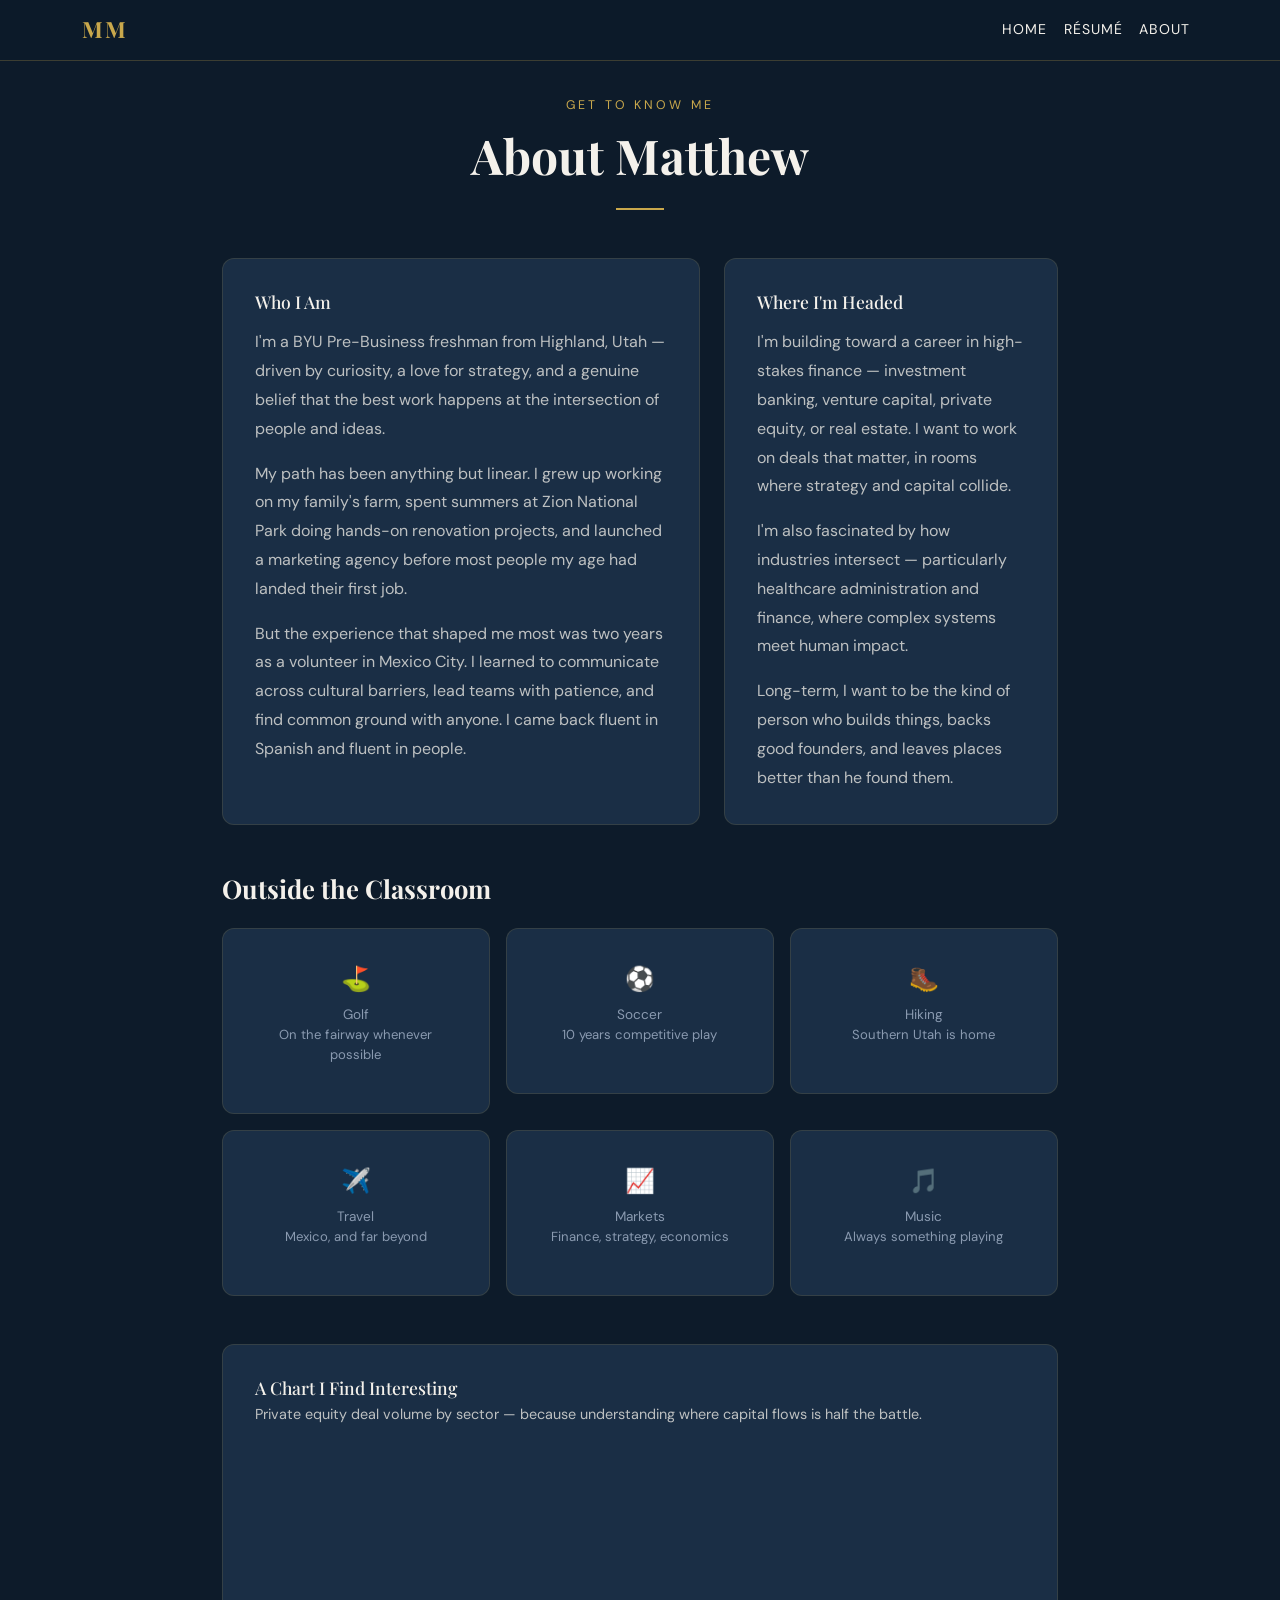
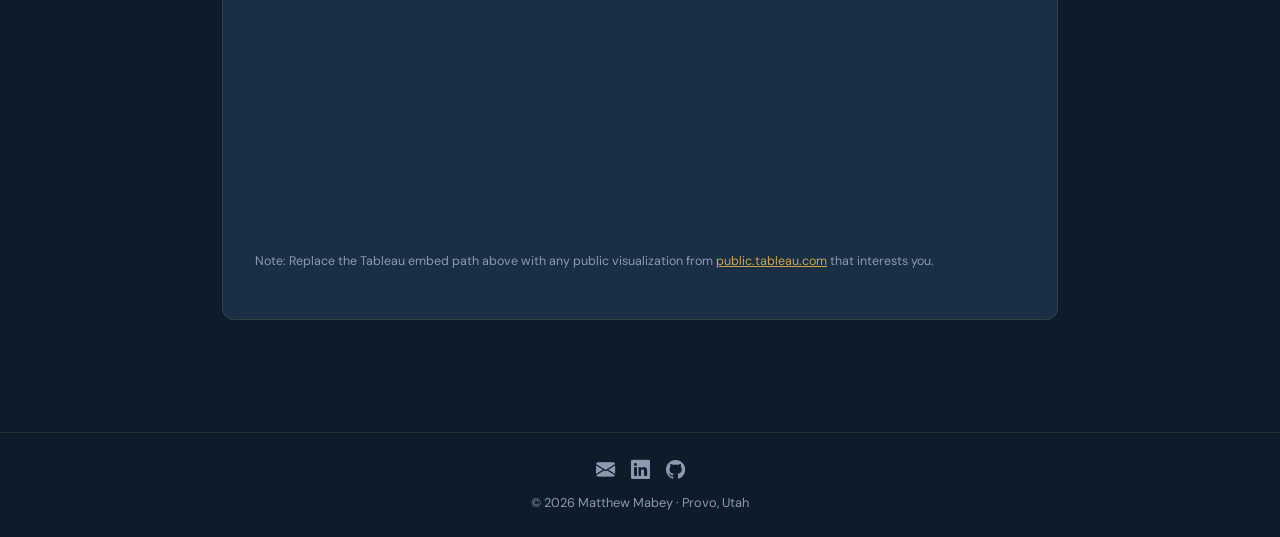
==== about.html @ b4c3fa1d "Add files via upload" ====
<!DOCTYPE html>
<html lang="en">
<head>
  <meta charset="UTF-8"/>
  <meta name="viewport" content="width=device-width, initial-scale=1.0"/>
  <title>About — Matthew Mabey</title>
  <link href="https://cdn.jsdelivr.net/npm/bootstrap@5.3.2/dist/css/bootstrap.min.css" rel="stylesheet"/>
  <link href="https://fonts.googleapis.com/css2?family=Playfair+Display:wght@400;700&family=DM+Sans:wght@300;400;500&display=swap" rel="stylesheet"/>
  <link rel="stylesheet" href="https://cdn.jsdelivr.net/npm/bootstrap-icons@1.11.3/font/bootstrap-icons.css"/>
  <link rel="stylesheet" href="custom1.css"/>
</head>
<body>

<nav class="navbar navbar-expand-lg navbar-dark fixed-top scrolled" id="mainNav">
  <div class="container">
    <a class="navbar-brand fw-bold" href="index.html">MM</a>
    <button class="navbar-toggler" type="button" data-bs-toggle="collapse" data-bs-target="#navbarNav">
      <span class="navbar-toggler-icon"></span>
    </button>
    <div class="collapse navbar-collapse" id="navbarNav">
      <ul class="navbar-nav ms-auto">
        <li class="nav-item"><a class="nav-link" href="index.html">Home</a></li>
        <li class="nav-item"><a class="nav-link" href="resume.html">Résumé</a></li>
        <li class="nav-item"><a class="nav-link active" href="about.html">About</a></li>
      </ul>
    </div>
  </div>
</nav>

<section class="about-section">
  <div class="container" style="max-width:860px;">

    <div class="text-center mb-5">
      <p class="hero-eyebrow">Get to know me</p>
      <h1 class="section-title" style="font-size:clamp(2rem,5vw,3rem);">About Matthew</h1>
      <div class="hero-divider mx-auto"></div>
    </div>

    <div class="row g-4 mb-5">
      <div class="col-lg-7">
        <div class="about-card h-100">
          <h4 class="pillar-heading mb-3">Who I Am</h4>
          <p class="body-text">I'm a BYU Pre-Business freshman from Highland, Utah — driven by curiosity, a love for strategy, and a genuine belief that the best work happens at the intersection of people and ideas.</p>
          <p class="body-text">My path has been anything but linear. I grew up working on my family's farm, spent summers at Zion National Park doing hands-on renovation projects, and launched a marketing agency before most people my age had landed their first job.</p>
          <p class="body-text">But the experience that shaped me most was two years as a volunteer in Mexico City. I learned to communicate across cultural barriers, lead teams with patience, and find common ground with anyone. I came back fluent in Spanish and fluent in people.</p>
        </div>
      </div>
      <div class="col-lg-5">
        <div class="about-card h-100">
          <h4 class="pillar-heading mb-3">Where I'm Headed</h4>
          <p class="body-text">I'm building toward a career in high-stakes finance — investment banking, venture capital, private equity, or real estate. I want to work on deals that matter, in rooms where strategy and capital collide.</p>
          <p class="body-text">I'm also fascinated by how industries intersect — particularly healthcare administration and finance, where complex systems meet human impact.</p>
          <p class="body-text mb-0">Long-term, I want to be the kind of person who builds things, backs good founders, and leaves places better than he found them.</p>
        </div>
      </div>
    </div>

    <!-- Interests -->
    <h3 class="section-title mb-4" style="font-size:1.6rem;">Outside the Classroom</h3>
    <div class="row g-3 mb-5">
      <div class="col-6 col-md-4">
        <div class="about-card text-center">
          <div class="interest-icon mb-2">⛳</div>
          <p class="resume-entry-sub mb-0">Golf</p>
          <p style="font-size:0.82rem;color:var(--text-muted);">On the fairway whenever possible</p>
        </div>
      </div>
      <div class="col-6 col-md-4">
        <div class="about-card text-center">
          <div class="interest-icon mb-2">⚽</div>
          <p class="resume-entry-sub mb-0">Soccer</p>
          <p style="font-size:0.82rem;color:var(--text-muted);">10 years competitive play</p>
        </div>
      </div>
      <div class="col-6 col-md-4">
        <div class="about-card text-center">
          <div class="interest-icon mb-2">🥾</div>
          <p class="resume-entry-sub mb-0">Hiking</p>
          <p style="font-size:0.82rem;color:var(--text-muted);">Southern Utah is home</p>
        </div>
      </div>
      <div class="col-6 col-md-4">
        <div class="about-card text-center">
          <div class="interest-icon mb-2">✈️</div>
          <p class="resume-entry-sub mb-0">Travel</p>
          <p style="font-size:0.82rem;color:var(--text-muted);">Mexico, and far beyond</p>
        </div>
      </div>
      <div class="col-6 col-md-4">
        <div class="about-card text-center">
          <div class="interest-icon mb-2">📈</div>
          <p class="resume-entry-sub mb-0">Markets</p>
          <p style="font-size:0.82rem;color:var(--text-muted);">Finance, strategy, economics</p>
        </div>
      </div>
      <div class="col-6 col-md-4">
        <div class="about-card text-center">
          <div class="interest-icon mb-2">🎵</div>
          <p class="resume-entry-sub mb-0">Music</p>
          <p style="font-size:0.82rem;color:var(--text-muted);">Always something playing</p>
        </div>
      </div>
    </div>

    <!-- Tableau embed -->
    <div class="about-card mb-5">
      <h4 class="pillar-heading mb-1">A Chart I Find Interesting</h4>
      <p class="body-text mb-3" style="font-size:0.9rem;">Private equity deal volume by sector — because understanding where capital flows is half the battle.</p>
      <div class='tableauPlaceholder' id='viz1' style='position: relative; width:100%; min-height:400px;'>
        <noscript>
          <a href='#'>
            <img alt='PE Deal Volume' src='https://public.tableau.com/static/images/SS/SS5S6TC72/1_rss.png' style='border: none'/>
          </a>
        </noscript>
        <object class='tableauViz' style='display:none;width:100%;height:400px;'>
          <param name='host_url' value='https%3A%2F%2Fpublic.tableau.com%2F'/>
          <param name='embed_code_version' value='3'/>
          <param name='path' value='shared/SS5S6TC72'/>
          <param name='toolbar' value='yes'/>
          <param name='animate_transition' value='yes'/>
          <param name='display_static_image' value='yes'/>
          <param name='display_spinner' value='yes'/>
          <param name='display_overlay' value='yes'/>
          <param name='display_count' value='yes'/>
          <param name='language' value='en-US'/>
        </object>
      </div>
      <p style="font-size:0.78rem;color:var(--text-muted);margin-top:0.5rem;">Note: Replace the Tableau embed path above with any public visualization from <a href="https://public.tableau.com" style="color:var(--gold);" target="_blank">public.tableau.com</a> that interests you.</p>
    </div>

  </div>
</section>

<footer class="footer-dark py-4 text-center">
  <div class="container">
    <div class="d-flex justify-content-center gap-3 mb-2">
      <a href="mailto:mateomabey@gmail.com" class="social-link"><i class="bi bi-envelope-fill"></i></a>
      <a href="https://linkedin.com" class="social-link"><i class="bi bi-linkedin"></i></a>
      <a href="https://github.com" class="social-link"><i class="bi bi-github"></i></a>
    </div>
    <p class="footer-text">© 2026 Matthew Mabey · Provo, Utah</p>
  </div>
</footer>

<script src="https://cdn.jsdelivr.net/npm/bootstrap@5.3.2/dist/js/bootstrap.bundle.min.js"></script>
<script type='text/javascript' src='https://public.tableau.com/javascripts/api/viz_v1.js'></script>
</body>
</html>
---- custom1.css ----
/* =============================================
   custom1.css — Matthew Mabey Professional Site
   ============================================= */

:root {
  --navy:    #0d1b2a;
  --navy-mid:#1a2e45;
  --navy-lt: #243b55;
  --gold:    #c9a84c;
  --gold-lt: #e2c97e;
  --charcoal:#2c3e50;
  --off-white:#f4f1eb;
  --text-muted:#8a9ab0;
}

/* ---- Base ---- */
body {
  font-family: 'DM Sans', sans-serif;
  background-color: var(--navy);
  color: var(--off-white);
}

/* ---- Navbar ---- */
#mainNav {
  background: rgba(13,27,42,0.6);
  backdrop-filter: blur(12px);
  border-bottom: 1px solid transparent;
  transition: all 0.35s ease;
}
#mainNav.scrolled {
  background: rgba(13,27,42,0.98);
  border-bottom: 1px solid rgba(201,168,76,0.25);
}
.navbar-brand { font-family: 'Playfair Display', serif; font-size:1.4rem; color: var(--gold) !important; letter-spacing:2px; }
.nav-link { color: var(--off-white) !important; font-size:0.88rem; letter-spacing:0.08em; text-transform:uppercase; transition:color 0.2s; }
.nav-link:hover { color: var(--gold) !important; }

/* ---- Hero ---- */
.hero-section {
  min-height: 100vh;
  background: linear-gradient(160deg, var(--navy) 0%, var(--navy-mid) 60%, #0f2740 100%);
  position: relative;
  overflow: hidden;
}
.hero-section::before {
  content:'';
  position:absolute; inset:0;
  background: radial-gradient(ellipse 80% 60% at 50% 40%, rgba(201,168,76,0.07) 0%, transparent 70%);
  pointer-events:none;
}
.hero-eyebrow { font-size:0.78rem; letter-spacing:0.25em; text-transform:uppercase; color: var(--gold); margin-bottom:0.75rem; }
.hero-title { font-family:'Playfair Display', serif; font-size:clamp(3rem,8vw,6rem); font-weight:700; line-height:1.05; letter-spacing:-0.01em; margin-bottom:0.5rem; }
.hero-subtitle { font-size:1.1rem; font-weight:300; letter-spacing:0.18em; text-transform:uppercase; color: var(--text-muted); }
.hero-divider { width:48px; height:2px; background: var(--gold); margin:1.5rem auto; }
.hero-desc { font-size:1.05rem; color: rgba(244,241,235,0.8); max-width:480px; margin:0 auto; line-height:1.7; }

/* ---- Buttons ---- */
.btn-gold { background: var(--gold); color: var(--navy); font-weight:500; border:none; letter-spacing:0.04em; transition: all 0.25s; }
.btn-gold:hover { background: var(--gold-lt); color: var(--navy); transform:translateY(-1px); box-shadow: 0 6px 20px rgba(201,168,76,0.3); }

/* ---- Sections ---- */
.section-dark { background: var(--navy); }
.section-mid  { background: var(--navy-mid); }

.section-title { font-family:'Playfair Display', serif; font-size:2rem; font-weight:700; color: var(--off-white); }
.body-text { color: rgba(244,241,235,0.75); line-height:1.8; font-size:1rem; }

/* ---- Pillar Cards ---- */
.pillar-card {
  background: var(--navy-mid);
  border: 1px solid rgba(201,168,76,0.15);
  border-radius: 12px;
  transition: transform 0.3s, border-color 0.3s;
}
.pillar-card:hover { transform:translateY(-6px); border-color: rgba(201,168,76,0.45); }
.pillar-icon { font-size:2rem; color: var(--gold); }
.pillar-heading { font-family:'Playfair Display', serif; color: var(--off-white); font-size:1.1rem; }
.pillar-text { color: var(--text-muted); font-size:0.93rem; line-height:1.7; }

/* ---- Stats ---- */
.stats-grid { display:grid; grid-template-columns:1fr 1fr; gap:1.25rem; }
.stat-box {
  background: var(--navy);
  border: 1px solid rgba(201,168,76,0.15);
  border-radius:10px;
  padding:1.75rem 1.5rem;
  display:flex; flex-direction:column; align-items:center;
  transition: border-color 0.3s;
}
.stat-box:hover { border-color: var(--gold); }
.stat-num { font-family:'Playfair Display', serif; font-size:2.5rem; color: var(--gold); line-height:1; }
.stat-label { font-size:0.78rem; letter-spacing:0.12em; text-transform:uppercase; color: var(--text-muted); margin-top:0.4rem; }

/* ---- Resume page ---- */
.resume-section { padding:6rem 0 4rem; min-height:100vh; background: var(--navy); }
.resume-block { margin-bottom:2.5rem; }
.resume-category { font-size:0.72rem; letter-spacing:0.22em; text-transform:uppercase; color: var(--gold); margin-bottom:1rem; border-bottom:1px solid rgba(201,168,76,0.2); padding-bottom:0.5rem; }
.resume-entry-title { font-family:'Playfair Display', serif; font-size:1.05rem; color: var(--off-white); margin-bottom:0.1rem; }
.resume-entry-sub { font-size:0.85rem; color: var(--text-muted); margin-bottom:0.5rem; }
.resume-entry-sub span { color: var(--gold); }
.resume-bullets { padding-left:1.2rem; }
.resume-bullets li { font-size:0.9rem; color: rgba(244,241,235,0.75); line-height:1.7; margin-bottom:0.25rem; }
.skill-tag { display:inline-block; background: rgba(201,168,76,0.12); border:1px solid rgba(201,168,76,0.25); color: var(--gold-lt); font-size:0.78rem; border-radius:4px; padding:0.2rem 0.65rem; margin:0.2rem; }

/* ---- About page ---- */
.about-section { padding:6rem 0 4rem; min-height:100vh; background: var(--navy); }
.about-card {
  background: var(--navy-mid);
  border:1px solid rgba(201,168,76,0.15);
  border-radius:12px;
  padding:2rem;
}
.interest-icon { font-size:1.5rem; color: var(--gold); }

/* ---- Footer ---- */
.footer-dark { background: var(--navy); border-top:1px solid rgba(201,168,76,0.15); }
.social-link { color: var(--text-muted); font-size:1.2rem; text-decoration:none; transition:color 0.2s; }
.social-link:hover { color: var(--gold); }
.footer-text { font-size:0.8rem; color: var(--text-muted); margin:0; }
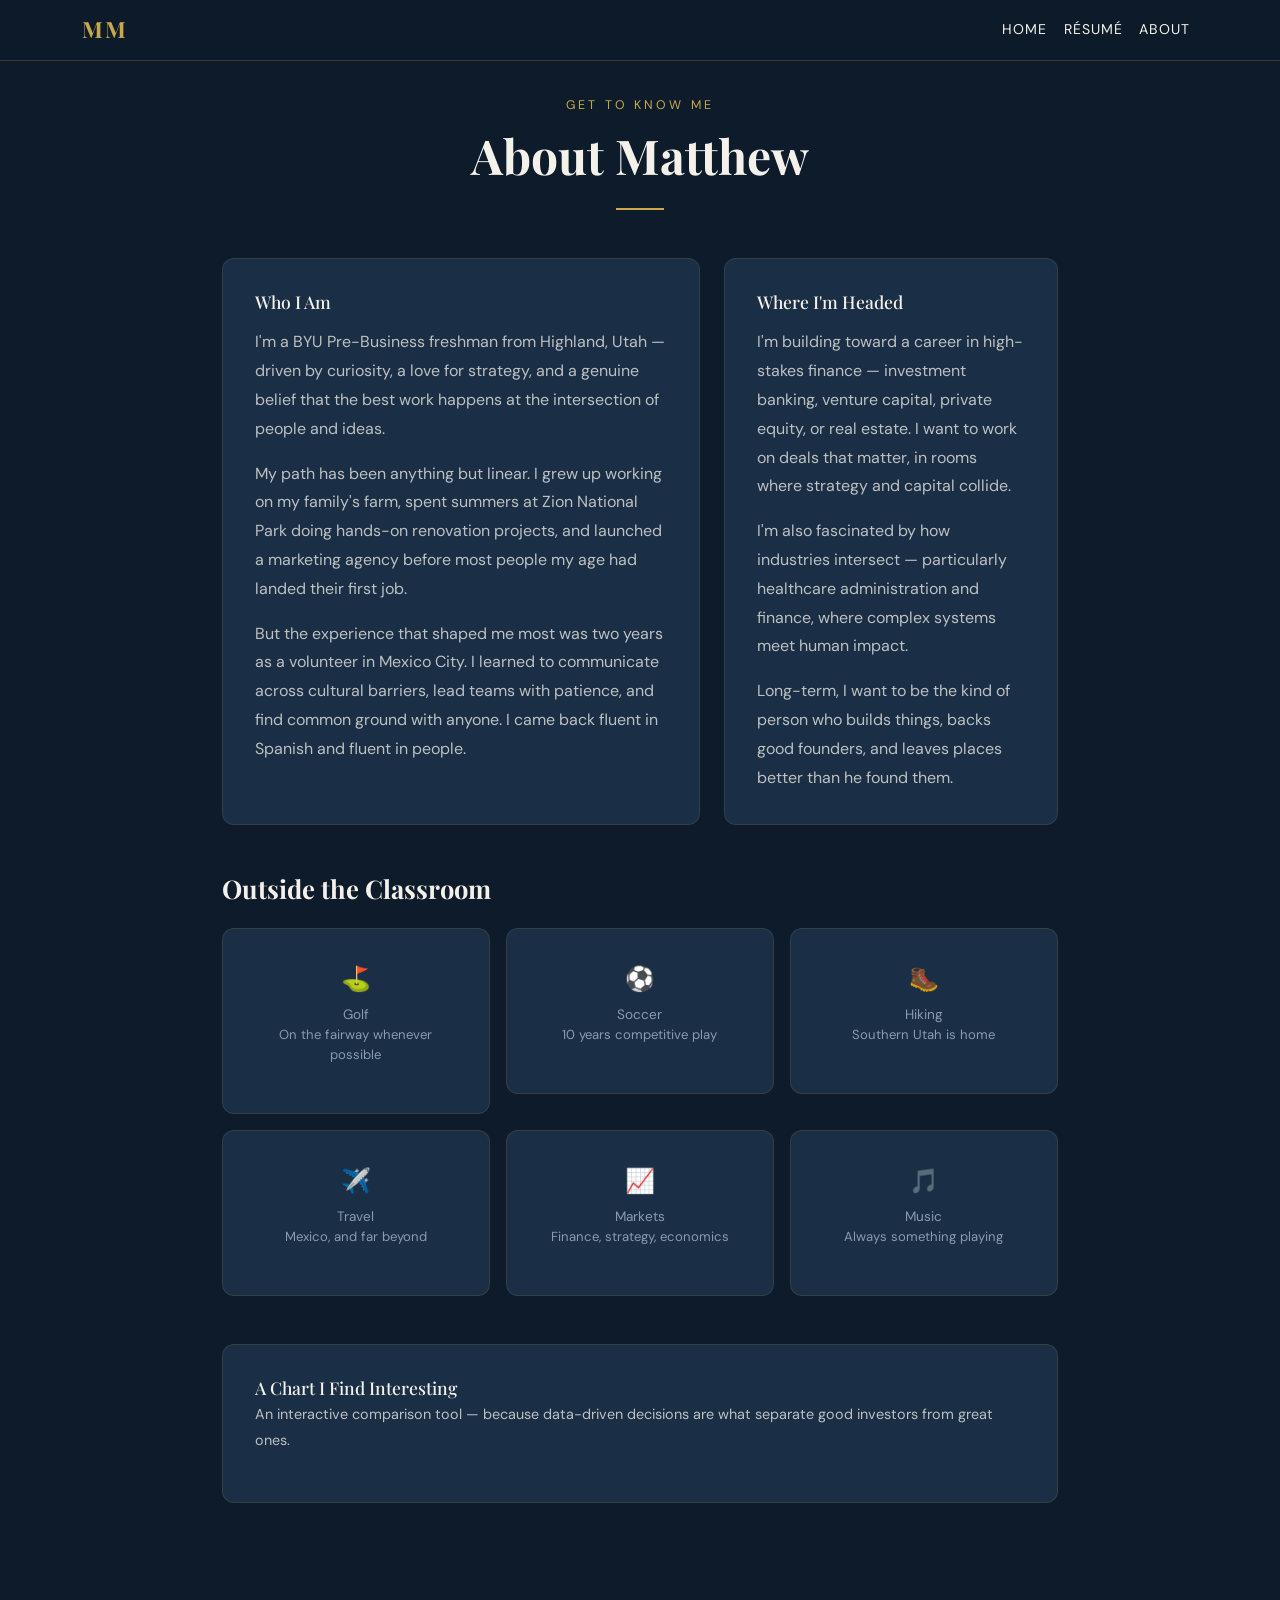
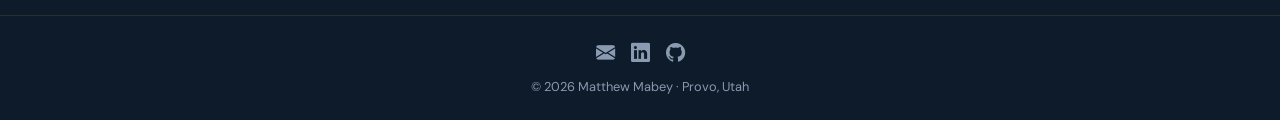
==== commit 8df2fc44: "Add files via upload" ====
--- a/about.html
+++ b/about.html
@@ -105,27 +105,8 @@
     <!-- Tableau embed -->
     <div class="about-card mb-5">
       <h4 class="pillar-heading mb-1">A Chart I Find Interesting</h4>
-      <p class="body-text mb-3" style="font-size:0.9rem;">Private equity deal volume by sector — because understanding where capital flows is half the battle.</p>
-      <div class='tableauPlaceholder' id='viz1' style='position: relative; width:100%; min-height:400px;'>
-        <noscript>
-          <a href='#'>
-            <img alt='PE Deal Volume' src='https://public.tableau.com/static/images/SS/SS5S6TC72/1_rss.png' style='border: none'/>
-          </a>
-        </noscript>
-        <object class='tableauViz' style='display:none;width:100%;height:400px;'>
-          <param name='host_url' value='https%3A%2F%2Fpublic.tableau.com%2F'/>
-          <param name='embed_code_version' value='3'/>
-          <param name='path' value='shared/SS5S6TC72'/>
-          <param name='toolbar' value='yes'/>
-          <param name='animate_transition' value='yes'/>
-          <param name='display_static_image' value='yes'/>
-          <param name='display_spinner' value='yes'/>
-          <param name='display_overlay' value='yes'/>
-          <param name='display_count' value='yes'/>
-          <param name='language' value='en-US'/>
-        </object>
-      </div>
-      <p style="font-size:0.78rem;color:var(--text-muted);margin-top:0.5rem;">Note: Replace the Tableau embed path above with any public visualization from <a href="https://public.tableau.com" style="color:var(--gold);" target="_blank">public.tableau.com</a> that interests you.</p>
+      <p class="body-text mb-3" style="font-size:0.9rem;">An interactive comparison tool — because data-driven decisions are what separate good investors from great ones.</p>
+      <div class='tableauPlaceholder' id='viz1776286298504b' style='position: relative; width:100%;'><noscript><a href='#'><img alt='COMPARISON TOOL ' src='https:&#47;&#47;public.tableau.com&#47;static&#47;images&#47;Z4&#47;Z4HS6H8TJ&#47;1_rss.png' style='border: none' /></a></noscript><object class='tableauViz' style='display:none;'><param name='host_url' value='https%3A%2F%2Fpublic.tableau.com%2F' /> <param name='embed_code_version' value='3' /> <param name='path' value='shared&#47;Z4HS6H8TJ' /> <param name='toolbar' value='yes' /><param name='static_image' value='https:&#47;&#47;public.tableau.com&#47;static&#47;images&#47;Z4&#47;Z4HS6H8TJ&#47;1.png' /> <param name='animate_transition' value='yes' /><param name='display_static_image' value='yes' /><param name='display_spinner' value='yes' /><param name='display_overlay' value='yes' /><param name='display_count' value='yes' /><param name='language' value='en-US' /></object></div><script type='text/javascript'>var divElement2 = document.getElementById('viz1776286298504b'); var vizElement2 = divElement2.getElementsByTagName('object')[0]; if ( divElement2.offsetWidth > 800 ) { vizElement2.style.width='100%';vizElement2.style.height='802px';} else if ( divElement2.offsetWidth > 500 ) { vizElement2.style.width='100%';vizElement2.style.height='802px';} else { vizElement2.style.width='100%';vizElement2.style.height='1027px';} var scriptElement2 = document.createElement('script'); scriptElement2.src = 'https://public.tableau.com/javascripts/api/viz_v1.js'; vizElement2.parentNode.insertBefore(scriptElement2, vizElement2);</script>
     </div>
 
   </div>
@@ -143,6 +124,5 @@
 </footer>
 
 <script src="https://cdn.jsdelivr.net/npm/bootstrap@5.3.2/dist/js/bootstrap.bundle.min.js"></script>
-<script type='text/javascript' src='https://public.tableau.com/javascripts/api/viz_v1.js'></script>
 </body>
 </html>
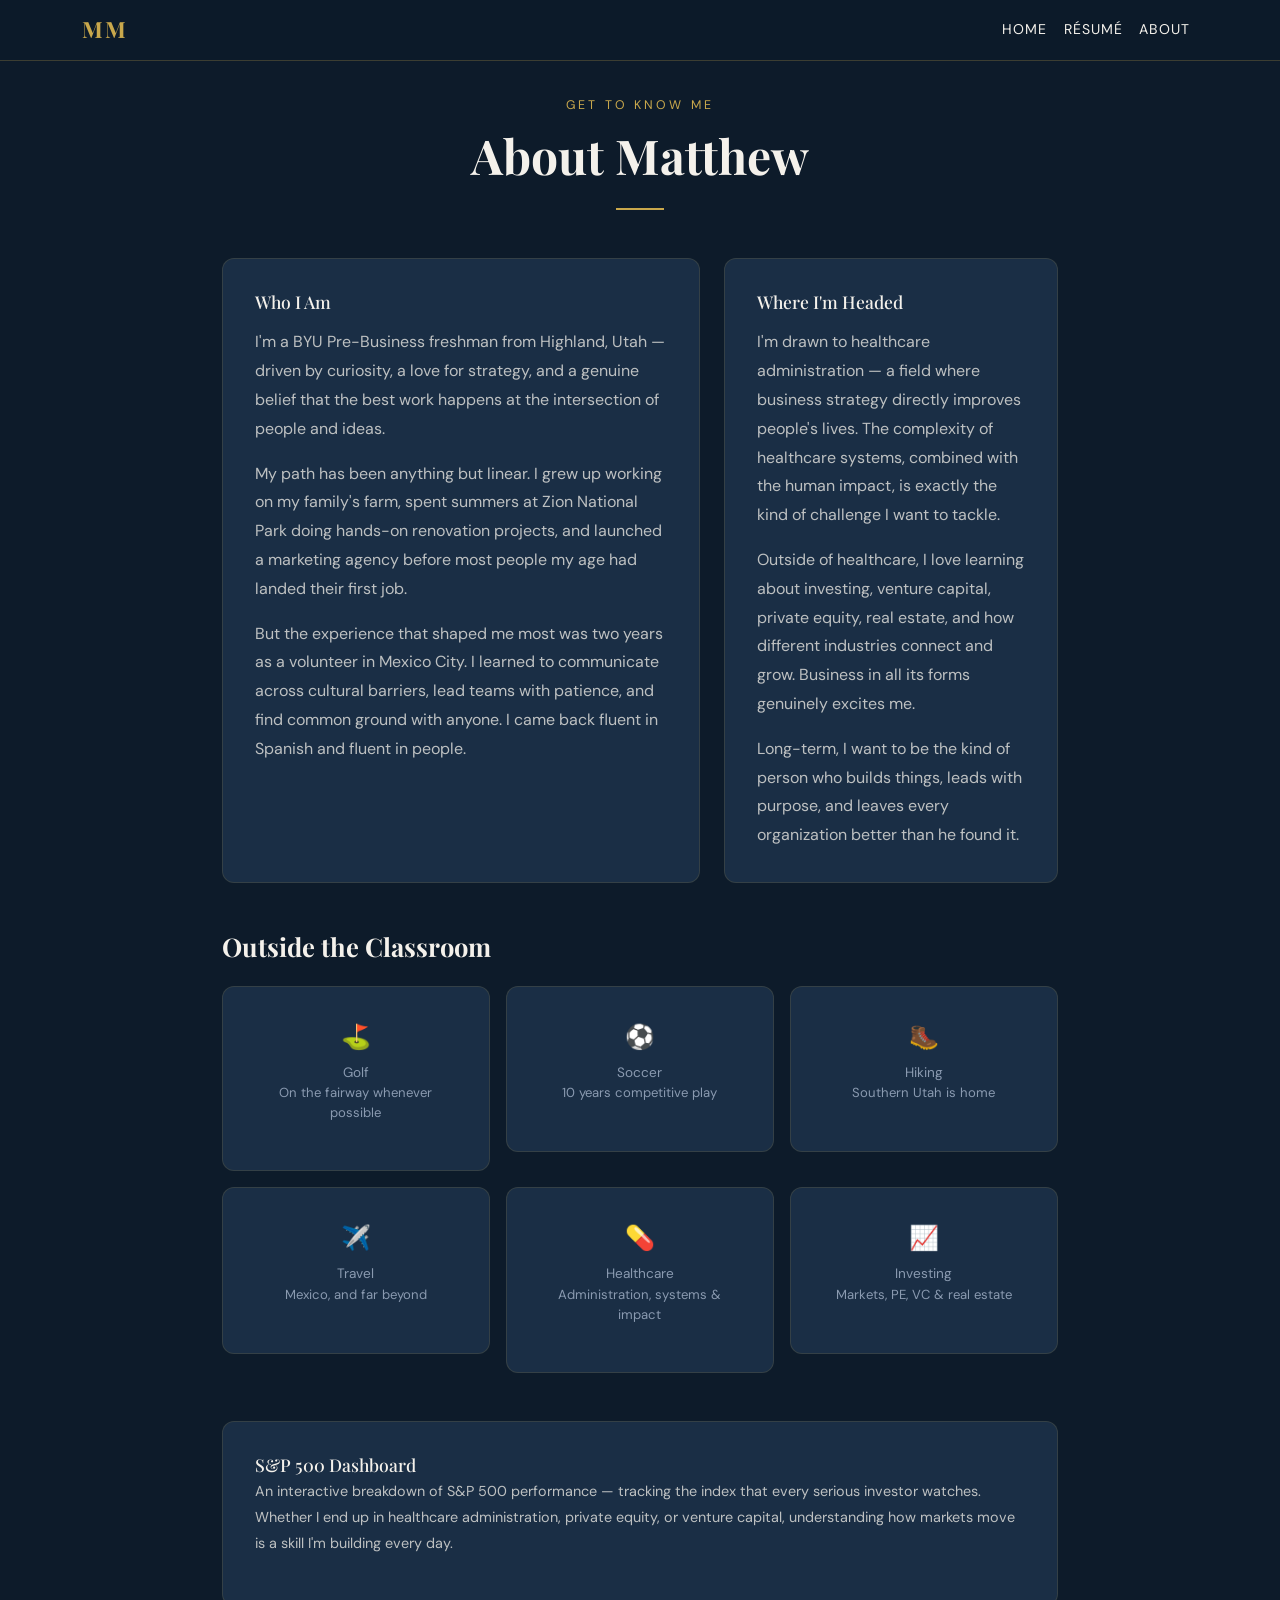
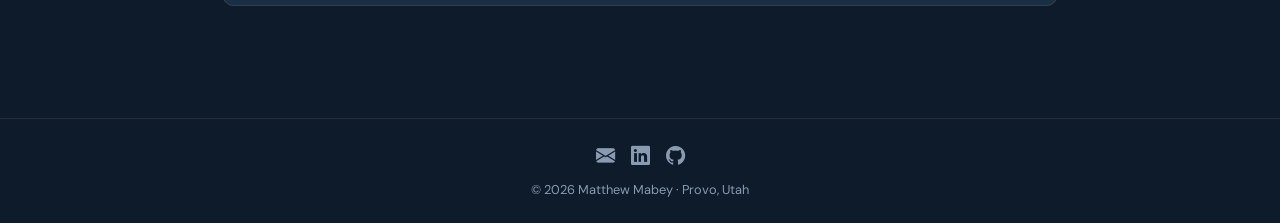
==== commit e6d0ec2c: "Rename about (2).html to about.html" ====
--- a/about.html
+++ b/about.html
@@ -48,9 +48,9 @@
       <div class="col-lg-5">
         <div class="about-card h-100">
           <h4 class="pillar-heading mb-3">Where I'm Headed</h4>
-          <p class="body-text">I'm building toward a career in high-stakes finance — investment banking, venture capital, private equity, or real estate. I want to work on deals that matter, in rooms where strategy and capital collide.</p>
-          <p class="body-text">I'm also fascinated by how industries intersect — particularly healthcare administration and finance, where complex systems meet human impact.</p>
-          <p class="body-text mb-0">Long-term, I want to be the kind of person who builds things, backs good founders, and leaves places better than he found them.</p>
+          <p class="body-text">I'm drawn to healthcare administration — a field where business strategy directly improves people's lives. The complexity of healthcare systems, combined with the human impact, is exactly the kind of challenge I want to tackle.</p>
+          <p class="body-text">Outside of healthcare, I love learning about investing, venture capital, private equity, real estate, and how different industries connect and grow. Business in all its forms genuinely excites me.</p>
+          <p class="body-text mb-0">Long-term, I want to be the kind of person who builds things, leads with purpose, and leaves every organization better than he found it.</p>
         </div>
       </div>
     </div>
@@ -88,25 +88,25 @@
       </div>
       <div class="col-6 col-md-4">
         <div class="about-card text-center">
-          <div class="interest-icon mb-2">📈</div>
-          <p class="resume-entry-sub mb-0">Markets</p>
-          <p style="font-size:0.82rem;color:var(--text-muted);">Finance, strategy, economics</p>
+          <div class="interest-icon mb-2">💊</div>
+          <p class="resume-entry-sub mb-0">Healthcare</p>
+          <p style="font-size:0.82rem;color:var(--text-muted);">Administration, systems & impact</p>
         </div>
       </div>
       <div class="col-6 col-md-4">
         <div class="about-card text-center">
-          <div class="interest-icon mb-2">🎵</div>
-          <p class="resume-entry-sub mb-0">Music</p>
-          <p style="font-size:0.82rem;color:var(--text-muted);">Always something playing</p>
+          <div class="interest-icon mb-2">📈</div>
+          <p class="resume-entry-sub mb-0">Investing</p>
+          <p style="font-size:0.82rem;color:var(--text-muted);">Markets, PE, VC & real estate</p>
         </div>
       </div>
     </div>
 
     <!-- Tableau embed -->
     <div class="about-card mb-5">
-      <h4 class="pillar-heading mb-1">A Chart I Find Interesting</h4>
-      <p class="body-text mb-3" style="font-size:0.9rem;">An interactive comparison tool — because data-driven decisions are what separate good investors from great ones.</p>
-      <div class='tableauPlaceholder' id='viz1776286298504b' style='position: relative; width:100%;'><noscript><a href='#'><img alt='COMPARISON TOOL ' src='https:&#47;&#47;public.tableau.com&#47;static&#47;images&#47;Z4&#47;Z4HS6H8TJ&#47;1_rss.png' style='border: none' /></a></noscript><object class='tableauViz' style='display:none;'><param name='host_url' value='https%3A%2F%2Fpublic.tableau.com%2F' /> <param name='embed_code_version' value='3' /> <param name='path' value='shared&#47;Z4HS6H8TJ' /> <param name='toolbar' value='yes' /><param name='static_image' value='https:&#47;&#47;public.tableau.com&#47;static&#47;images&#47;Z4&#47;Z4HS6H8TJ&#47;1.png' /> <param name='animate_transition' value='yes' /><param name='display_static_image' value='yes' /><param name='display_spinner' value='yes' /><param name='display_overlay' value='yes' /><param name='display_count' value='yes' /><param name='language' value='en-US' /></object></div><script type='text/javascript'>var divElement2 = document.getElementById('viz1776286298504b'); var vizElement2 = divElement2.getElementsByTagName('object')[0]; if ( divElement2.offsetWidth > 800 ) { vizElement2.style.width='100%';vizElement2.style.height='802px';} else if ( divElement2.offsetWidth > 500 ) { vizElement2.style.width='100%';vizElement2.style.height='802px';} else { vizElement2.style.width='100%';vizElement2.style.height='1027px';} var scriptElement2 = document.createElement('script'); scriptElement2.src = 'https://public.tableau.com/javascripts/api/viz_v1.js'; vizElement2.parentNode.insertBefore(scriptElement2, vizElement2);</script>
+      <h4 class="pillar-heading mb-1">S&amp;P 500 Dashboard</h4>
+      <p class="body-text mb-3" style="font-size:0.9rem;">An interactive breakdown of S&P 500 performance — tracking the index that every serious investor watches. Whether I end up in healthcare administration, private equity, or venture capital, understanding how markets move is a skill I'm building every day.</p>
+      <div class='tableauPlaceholder' id='viz1776302262632' style='position: relative; width:100%;'><noscript><a href='#'><img alt='S&amp;P 500 ' src='https:&#47;&#47;public.tableau.com&#47;static&#47;images&#47;SP&#47;SP500Dashboard_15923634383100&#47;SP500&#47;1_rss.png' style='border: none' /></a></noscript><object class='tableauViz' style='display:none;'><param name='host_url' value='https%3A%2F%2Fpublic.tableau.com%2F' /> <param name='embed_code_version' value='3' /> <param name='site_root' value='' /><param name='name' value='SP500Dashboard_15923634383100&#47;SP500' /><param name='tabs' value='no' /><param name='toolbar' value='yes' /><param name='static_image' value='https:&#47;&#47;public.tableau.com&#47;static&#47;images&#47;SP&#47;SP500Dashboard_15923634383100&#47;SP500&#47;1.png' /> <param name='animate_transition' value='yes' /><param name='display_static_image' value='yes' /><param name='display_spinner' value='yes' /><param name='display_overlay' value='yes' /><param name='display_count' value='yes' /><param name='language' value='en-US' /></object></div><script type='text/javascript'>var divElement3 = document.getElementById('viz1776302262632'); var vizElement3 = divElement3.getElementsByTagName('object')[0]; vizElement3.style.width='100%';vizElement3.style.height=(divElement3.offsetWidth*0.75)+'px'; var scriptElement3 = document.createElement('script'); scriptElement3.src = 'https://public.tableau.com/javascripts/api/viz_v1.js'; vizElement3.parentNode.insertBefore(scriptElement3, vizElement3);</script>
     </div>
 
   </div>
